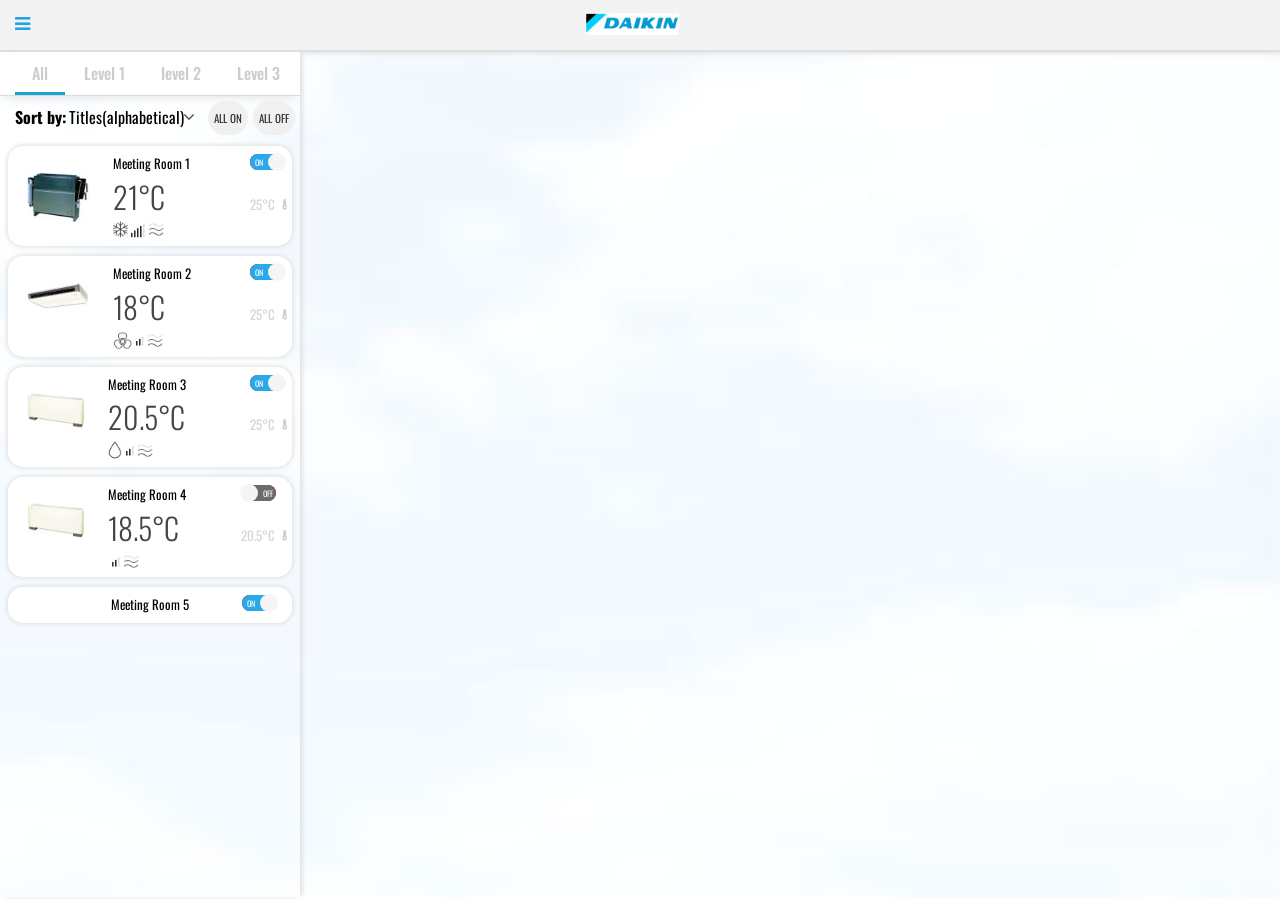
==== index.html @ e1eb1213 "a" ====
<!doctype html>
<!--[if lt IE 7]><html class="no-js lt-ie9 lt-ie8 lt-ie7" lang="ja"><![endif]-->
<!--[if IE 7]><html class="no-js lt-ie9 lt-ie8" lang="ja"><![endif]-->
<!--[if IE 8]><html class="no-js lt-ie9" lang="ja"><![endif]-->
<!--[if gt IE 8]><!--><html class="no-js" lang="ja"><!--<![endif]-->
<head>
  <meta charset="utf-8">
  <meta http-equiv="X-UA-Compatible" content="IE=edge">
  <meta name="viewport" content="width=device-width, initial-scale=1">
  <title>Example</title>
  <link  href="vendor/bootstrap/bootstrap.min.css" rel="stylesheet" media="screen">
  <link  href="vendor/semantic/semantic.min.css" rel="stylesheet" media="screen">
  <link  href="vendor/sliding/grid.css" rel="stylesheet" media="screen">
  <link  href="vendor/sliding/layout.css" rel="stylesheet" media="screen">
  <link  href="vendor/sliding/normalize.min.css" rel="stylesheet" media="screen">
  <link  href="vendor/sliding/ui-toggle.css" rel="stylesheet" media="screen">
  <link  href="vendor/fontawesome/font-awesome.min.css" rel="stylesheet" type="text/css">
  <link  href="css/style.css" rel="stylesheet" media="screen">
  <link  href="css/layout-hompage.css" rel="stylesheet" media="screen">
  <link href="https://fonts.googleapis.com/css?family=Oswald" rel="stylesheet">
  <script src="vendor/initializr/modernizr-2.8.3-respond-1.4.2.min.js"></script>
</head>
<body>

<header class="page-header">
  <div class="container">

  </div><!-- ..container -->

  <div class="nav-bar flag">
    <div class="inner">
      <div class="left-control">
        <i class="fa fa-bars" aria-hidden="true"></i>
        <img class="fa-close" src="images/ico-close.png" alt="">
      </div><!-- .left-control -->
      <div class="right-meta">
        <select class="ui dropdown">
          <option value="">English</option>
          <option value="1">Japan</option>
          <option value="0">American</option>
        </select>
      </div><!--.right-meta  -->
      <ul class="nav">
        <li><a href="#">Home</a></li>
        <li><a href="#">Schedule</a></li>
        <li><a href="#">Setting</a></li>
        <li><a href="#">Users</a></li>
      </ul><!-- .nav -->
      <ul class="meta-nav">
        <li><a href="#">Help</a></li>
        <li><a href="#">Support</a></li>
        <li><a class="hl" href="#">Logout</a></li>
      </ul><!-- .meta-nav -->
    </div><!-- .inner -->
  </div><!-- .nav-bar -->
  <div class="bg-nav"></div>
  <div class="logo">
    <a href="#"><img src="images/logo.png" alt=""></a>
  </div><!-- .logo -->
</header>
<!-- /.page-header -->

<main class="page-main">
  <div class="bg-page-main">
    <img src="images/bg-page-main.jpg" alt="">
  </div><!-- .bg-page-main -->
  <div class="container">
    <div class="sidebar">
        <ul class="nav nav-tabs">
          <li class="active"><a data-toggle="tab" href="#tab1">All</a></li>
          <li><a data-toggle="tab" href="#menu1">Level 1</a></li>
          <li><a data-toggle="tab" href="#menu2">level 2</a></li>
          <li><a data-toggle="tab" href="#menu2">Level 3</a></li>
        </ul>
        <div class="tab-content">
          <div id="tab1" class="tab-pane fade in active">
            <div class="top-meta clearfix">
              <div class="meta-left">
                <span>Sort by:</span>
                <select class="ui dropdown">
                    <option value="">Titles(alphabetical)</option>
                    <option value="1">Titles(alphabetical)</option>
                    <option value="0">Female</option>
                </select>
              </div>
              <div class="meta-right">
                <span class="button-on">All On</span>
                <span class="button-off">All off</span>
              </div><!-- .meta-right -->
            </div><!-- .top-meta -->
            <div class="sd-section">
              <ul>
                <li class="clearfix">
                  <div class="thumbnail">
                    <img src="images/ico-sidebar-1.jpg" alt="">
                  </div><!-- .thumbnail -->
                  <div class="temperature">
                    <span>Meeting Room 1</span>
                    <span class="hl">21°C</span>
                    <div class="icon">
                      <img src="images/icon1.jpg" alt="">
                      <img src="images/icon2.jpg" alt="">
                      <img src="images/icon3.jpg" alt="">
                    </div><!-- .icon -->
                  </div><!-- .temperature -->
                  <div class="right-meta">
                    <div class="toggle-switch">
                      <span class="on">on</span><i class="slider"></i><span class="off">off</span>
                    </div><!-- .toggle-switch -->
                    <div class="text">
                      <span>25°C</span><img src="images/icon-thermometer.jpg" alt="">
                    </div><!-- text -->
                  </div><!-- .right-meta -->
                </li>
                <li class="clearfix">
                  <div class="thumbnail">
                    <img src="images/ico-sidebar-2.jpg" alt="">
                  </div><!-- .thumbnail -->
                  <div class="temperature">
                    <span>Meeting Room 2</span>
                    <span class="hl">18°C</span>
                    <div class="icon">
                      <img src="images/icon4.jpg" alt="">
                      <img src="images/icon2.1.jpg" alt="">
                      <img src="images/icon3.jpg" alt="">
                    </div><!-- .icon -->
                  </div><!-- .temperature -->
                  <div class="right-meta">
                    <div class="toggle-switch">
                      <span class="on">on</span><i class="slider"></i><span class="off">off</span>
                    </div><!-- .toggle-switch -->
                    <div class="text">
                      <span>25°C</span><img src="images/icon-thermometer.jpg" alt="">
                    </div><!-- text -->
                  </div><!-- .right-meta -->
                </li>
                <li class="clearfix">
                  <div class="thumbnail">
                    <img src="images/ico-sidebar-3.jpg" alt="">
                  </div><!-- .thumbnail -->
                  <div class="temperature">
                    <span>Meeting Room 3</span>
                    <span class="hl">20.5°C</span>
                    <div class="icon">
                      <img src="images/icon5.jpg" alt="">
                      <img src="images/icon2.1.jpg" alt="">
                      <img src="images/icon3.jpg" alt="">
                    </div><!-- .icon -->
                  </div><!-- .temperature -->
                  <div class="right-meta">
                    <div class="toggle-switch">
                      <span class="on">on</span><i class="slider"></i><span class="off">off</span>
                    </div><!-- .toggle-switch -->
                    <div class="text">
                      <span>25°C</span><img src="images/icon-thermometer.jpg" alt="">
                    </div><!-- text -->
                  </div><!-- .right-meta -->
                </li>
                <li class="clearfix">
                  <div class="thumbnail">
                    <img src="images/ico-sidebar-3.jpg" alt="">
                  </div><!-- .thumbnail -->
                  <div class="temperature">
                    <span>Meeting Room 4</span>
                    <span class="hl">18.5°C</span>
                    <div class="icon">
                      <img src="images/icon6.jpg" alt="">
                      <img src="images/icon2.1.jpg" alt="">
                      <img src="images/icon3.jpg" alt="">
                    </div><!-- .icon -->
                  </div><!-- .temperature -->
                  <div class="right-meta">
                    <div class="toggle-switch bt-active">
                      <span class="on hide">on</span><i class="slider f-left"></i><span class="off">off</span>
                    </div><!-- .toggle-switch -->
                    <div class="text">
                      <span>20.5°C</span><img src="images/icon-thermometer.jpg" alt="">
                    </div><!-- text -->
                  </div><!-- .right-meta -->
                </li>
                <li class="clearfix flag-text">
                  <div class="temperature">
                    <span>Meeting Room 5</span>
                  </div><!-- .temperature -->
                  <div class="right-meta">
                    <div class="toggle-switch">
                      <span class="on">on</span><i class="slider"></i><span class="off">off</span>
                    </div><!-- .toggle-switch -->
                  </div><!-- .right-meta -->
                </li>
              </ul>
            </div><!-- .sd-section -->
          </div>
          <div id="menu1" class="tab-pane fade">
            <h3>Menu 1</h3>
            <p>Some content in menu 1.</p>
          </div>
          <div id="menu2" class="tab-pane fade">
            <h3>Menu 2</h3>
            <p>Some content in menu 2.</p>
          </div>
        </div>
    </div><!-- .sidebar -->
    <div class="main-content">

    </div><!-- .main-content -->

  </div><!-- .container -->
</main>
<!-- /.page-main -->
<script src="vendor/jquery/jquery-1.11.3.min.js"></script>
<script src="vendor/bootstrap/bootstrap.min.js"></script>
<script src="vendor/semantic/semantic.min.js"></script>
<script src="vendor/sliding/jquery.toggler.js"></script>
<script src="scripts/main.js"></script>

</body>
</html>
---- vendor/sliding/grid.css ----
/* CSS Resets */

html,body,div,span,object,iframe,h1,h2,h3,h4,h5,h6,p,blockquote,pre,a,abbr,address,cite,code,del,dfn,em,img,ins,q,small,strong,sub,sup,dl,dt,dd,ol,ul,li,fieldset,form,label,legend,table,caption,tbody,tfoot,thead,tr,th,td{border:0;margin:0;padding:0}article,aside,figure,figure img,figcaption,hgroup,footer,header,nav,section,video,object{display:block}a img{border:0}figure{position:relative}figure img{width:100%}


/* ==================================================================================================================== */
/* ! The 1140px Grid V2 by Andy Taylor \ http://cssgrid.net \ http://www.twitter.com/andytlr \ http://www.andytlr.com   */
/* ==================================================================================================================== */

.container {
padding-left: 20px;
padding-right: 20px;
}

.row {
width: 100%;
max-width: 1140px;
min-width: 755px;
margin: 0 auto;
}

.onecol, .twocol, .threecol, .fourcol, .fivecol, .sixcol, .sevencol, .eightcol, .ninecol, .tencol, .elevencol {
margin-right: 3.8%;
float: left;
min-height: 1px;
}

.row .onecol {
width: 4.85%;
}

.row .twocol {
width: 13.45%;
}

.row .threecol {
width: 22.05%;
}

.row .fourcol {
width: 30.75%;
}

.row .fivecol {
width: 39.45%;
}

.row .sixcol {
width: 48%;
}

.row .sevencol {
width: 56.75%;
}

.row .eightcol {
width: 65.4%;
}

.row .ninecol {
width: 74.05%;
}

.row .tencol {
width: 82.7%;
}

.row .elevencol {
width: 91.35%;
}

.row .twelvecol {
width: 100%;
float: left;
}

.last {
margin-right: 0px;
}

img, object, embed {
max-width: 100%;
}

img {
	height: auto;
}


/* Smaller screens */

@media only screen and (max-width: 1023px) {

	body {
	font-size: 0.8em;
	line-height: 1.5em;
	}
	
	}


/* Mobile */

@media handheld, only screen and (max-width: 767px) {

	body {
	font-size: 16px;
	-webkit-text-size-adjust: none;
	}
	
	.row, body, .container {
	width: 100%;
	min-width: 0;
	margin-left: 0px;
	margin-right: 0px;
	padding-left: 0px;
	padding-right: 0px;
	}
	
	.row .onecol, .row .twocol, .row .threecol, .row .fourcol, .row .fivecol, .row .sixcol, .row .sevencol, .row .eightcol, .row .ninecol, .row .tencol, .row .elevencol, .row .twelvecol {
	width: auto;
	float: none;
	margin-left: 0px;
	margin-right: 0px;
	padding-left: 20px;
	padding-right: 20px;
	}

}

/* ==========================================================================
   Helper classes
   ========================================================================== */

.ir {
    background-color: transparent;
    border: 0;
    overflow: hidden;
    *text-indent: -9999px;
}

.ir:before {
    content: "";
    display: block;
    width: 0;
    height: 150%;
}

.hidden {
    display: none !important;
    visibility: hidden;
}

.visuallyhidden {
    border: 0;
    clip: rect(0 0 0 0);
    height: 1px;
    margin: -1px;
    overflow: hidden;
    padding: 0;
    position: absolute;
    width: 1px;
}

.visuallyhidden.focusable:active,
.visuallyhidden.focusable:focus {
    clip: auto;
    height: auto;
    margin: 0;
    overflow: visible;
    position: static;
    width: auto;
}

.invisible {
    visibility: hidden;
}

.clearfix:before,
.clearfix:after {
    content: " ";
    display: table;
}

.clear, .clearfix:after {
    clear: both;
}

.clearfix {
    *zoom: 1;
}

.center {
    text-align: center;
}
---- vendor/sliding/layout.css ----
/* ============================== */
/* ! Layout for desktop version   */
/* ============================== */

@import url(http://fonts.googleapis.com/css?family=PT+Sans:400,700|PT+Sans+Narrow:400,700|PT+Sans+Caption:400,700&subset=latin,cyrillic);

body {
    background: #f9f9f9;
    font: 13px/22px "PT Sans";
    color: #555;
}

header {
    background: #f3f3f3;
    box-shadow: inset 0 -1px 0 #e3e3e3;
}

header .row {
    padding: 15px 0;
}

footer .row {
    border-top: 1px dotted #ccc;
    padding: 10px 0;
}

.page {
    padding: 20px 0;
}

.page .content {
    padding: 10px;
}
---- vendor/sliding/ui-toggle.css ----
.ui-stoggle--hidden {
    opacity: 0;
    font-size: 0;
    height: 0;
    width: 0;
    position: absolute;
    left: -9999px;
}

.ui-stoggle {
    display: inline-block;
    width: 64px;
    height: 24px;
    background: #ccc;
    position: relative;
    box-shadow: 0 1px 0 #fff;

    -webkit-touch-callout: none;
    -webkit-user-select: none;
    -khtml-user-select: none;
    -moz-user-select: none;
    -ms-user-select: none;
    user-select: none;
}

.ui-stoggle--label-on,
.ui-stoggle--label-off {
    overflow: hidden;
    width: 100%;
    -webkit-transition: width 200ms;-moz-transition: width 200ms;-ms-transition: width 200ms;-o-transition: width 200ms;transition: width 200ms;
}

.ui-stoggle--label-on {
    position: absolute;
    left: 0px;
    top: 0px;
    width: 100%;
    height: 100%;
}

.ui-stoggle--label-off {
    position: absolute;
    right: 0px;
    top: 0px;
    width: 100%;
    height: 100%;
    text-align: right;
}

.ui-stoggle--slider,
.ui-stoggle--label-on,
.ui-stoggle--label-off,
.ui-stoggle--inner,
.ui-stoggle {
    border-radius: 12px;
}

.ui-stoggle--inner {
    display: block;
    height: 100%;
    border-radius: 12px;
    overflow: hidden;
    position: relative;
}

.ui-stoggle--slider {
    position: absolute;
    left: 0px;
    top: 0px;
    width: 100%;
    height: 100%;
}

.ui-stoggle--slider i {
    background: #f3f3f3; /* Old browsers */
    width: 26px;
    height: 26px;
    position: absolute;
    left: -2px;
    top: -1px;
    box-shadow: 0 0 2px rgba(0,0,0,0.5), inset 0 1px 0 rgba(255,255,255,0.9);
    border-radius: 13px;
    -webkit-transition: all 200ms;-moz-transition: all 200ms;-ms-transition: all 200ms;-o-transition: all 200ms;transition: all 200ms;
}

.ui-stoggle--label-text {
    display: block;
    line-height: 24px;
    padding: 0 9px 0 10px;
    font-size: 13px;
    color: rgba(0,0,0,0.6);
    text-shadow: 0 1px 0 rgba(255,255,255,0.4);
    font-family: Tahoma, sans-serif;
    font-style: normal;
    box-sizing: border-box;
    -moz-box-sizing: border-box;
    width: 64px;
    border-radius: 12px;
    background: #d1d1d1;
    box-shadow: inset 0 1px 3px rgba(0,0,0,0.2);
}

.ui-stoggle--label-on .ui-stoggle--label-text {
    float: right;
    background: #adc34c;
}

.ui-stoggle.off .ui-stoggle--label-on {
    width: 0;
}

.ui-stoggle.on .ui-stoggle--label-on {
    display: block;
}

.ui-stoggle.on .ui-stoggle--label-off {
    width: 0;
}

.ui-stoggle.on .ui-stoggle--slider i {
    left: 40px;
}
---- css/style.css ----
/* layout general
 -----------------------------------------------------*/
/* general setting
 -----------------------------------------------------*/
* {
  outline: transparent;
}

body {
  text-rendering: auto;
  -webkit-font-smoothing: antialiased;
  -moz-osx-font-smoothing: grayscale;
  font-family: 'Oswald', sans-serif;
  font-size: 13px;
  color: #333;
  line-height: 1.5;
  background: #FFF;
}

a {
  color: #0bb4b7;
  -webkit-transition-duration: 0.2s;
       -o-transition-duration: 0.2s;
          transition-duration: 0.2s;
}
a:hover {
  text-decoration: none;
  color: #0bb4b7;
}
a:focus {
  outline: none;
  text-decoration: none;
}

ul {
  margin: 0;
  padding: 0;
}
ul li {
  list-style: none;
}

h1, h2, h3, h4, h5, h6 {
  line-height: 1.4;
}

p {
  margin-bottom: 22px;
}
p:last-child {
  margin-bottom: 0px;
}

input[type="submit"] {
  border: none;
  -webkit-transition-duration: 0.2s;
       -o-transition-duration: 0.2s;
          transition-duration: 0.2s;
}

.page-header {
  margin: 0;
  padding: 0;
  border: none;
}

/* header
 -----------------------------------------------------*/
.hide {
  display: none;
}

.show {
  display: block;
}

.page-header {
  border-bottom: 2px solid #dddedf;
  -webkit-box-shadow: 0px 0px 5px 1px #dfdfdf;
          box-shadow: 0px 0px 5px 1px #dfdfdf;
  height: 52px;
}
.page-header .bg-nav {
  background: #000;
  width: 100%;
  height: 100vh;
  opacity: 0.4;
  display: block;
  z-index: 9999;
  position: absolute;
  top: 0px;
  left: 205px;
  display: none;
}
.page-header .nav-bar {
  position: absolute;
  top: 0px;
  left: 0px;
  z-index: 999;
  position: relative;
  background: url(../images/bg-nav.jpg) no-repeat bottom right #FFF;
  height: 100vh;
  min-height: 500px;
  padding: 5px 0px 5px 15px;
  width: 205px;
}
.page-header .nav-bar.flag {
  background: none;
  height: auto;
  min-height: auto;
}
.page-header .nav-bar .left-control {
  float: left;
  padding-top: 10px;
}
.page-header .nav-bar .left-control .fa-bars {
  font-size: 18px;
  color: #24a3e4;
  cursor: pointer;
}
.page-header .nav-bar .left-control .fa-close {
  display: none;
}
.page-header .nav-bar .right-meta {
  margin-right: 7px;
  display: none;
  float: right;
}
.page-header .nav-bar .right-meta .ui.selection.dropdown {
  min-width: 100px;
  border: none;
  -webkit-box-shadow: inset 0px 1px 5px #e5e5e5;
          box-shadow: inset 0px 1px 5px #e5e5e5;
}
.page-header .nav-bar .right-meta .ui.selection.dropdown > .dropdown.icon {
  background: url(../images/ico-dropdown.png) no-repeat center center #f1f1f1;
  width: 34px;
  height: 34px;
}
.page-header .nav-bar .right-meta .ui.selection.dropdown > .dropdown.icon:before {
  content: "";
}
.page-header .nav-bar .nav {
  display: none;
  clear: both;
}
.page-header .nav-bar .nav li {
  border-bottom: 1px solid #f1f1f1;
}
.page-header .nav-bar .nav li a {
  color: #000;
  font-size: 20px;
  font-weight: 400;
  padding-left: 0px;
}
.page-header .nav-bar .nav li a:hover {
  background: none;
  color: #38f6fc;
}
.page-header .nav-bar .meta-nav {
  display: none;
  position: absolute;
  bottom: 5px;
  left: 15px;
}
.page-header .nav-bar .meta-nav li a {
  color: #8e8e8e;
  font-size: 18px;
  display: block;
  margin-bottom: 10px;
  font-weight: 400;
}
.page-header .nav-bar .meta-nav li a:hover {
  color: #38f6fc;
}
.page-header .nav-bar .meta-nav li .hl {
  font-size: 20px;
  font-weight: 500;
  color: #404040;
  padding-top: 15px;
}
.page-header .logo {
  position: absolute;
  left: 50%;
  margin-left: -55px;
  top: 13px;
}

/* footer
 -----------------------------------------------------*/
/* module css 01
 -----------------------------------------------------*/
/* module css 02
 -----------------------------------------------------*/
---- css/layout-hompage.css ----
/* sass css 01
 -----------------------------------------------------*/
.page-main {
  position: relative;
}
.page-main .bg-page-main {
  width: 100%;
  display: block;
  z-index: -1;
  height: -webkit-calc(100vh - 55px);
  height: calc(100vh - 55px);
  position: absolute;
}
.page-main .bg-page-main img {
  width: 100%;
  height: -webkit-calc(100vh - 55px);
  height: calc(100vh - 55px);
}
.page-main .container {
  padding: 0px 0px;
  margin: 0px 0px;
}
.page-main .container .sidebar {
  min-height: -webkit-calc(100vh - 55px);
  min-height: calc(100vh - 55px);
  -webkit-box-shadow: 3px 0 5px -1px #dddddd;
          box-shadow: 3px 0 5px -1px #dddddd;
  display: block;
  width: 300px;
  z-index: 1;
}
.page-main .container .sidebar .nav-tabs {
  border-bottom: 1px solid #d9dbdc;
  display: block;
  background: #FFF;
  margin-bottom: 5px;
  padding-left: 15px;
  -webkit-box-shadow: 0px 5px 10px -5px #d9dbdc;
          box-shadow: 0px 5px 10px -5px #d9dbdc;
}
.page-main .container .sidebar .nav-tabs > li {
  margin: 0px -1px 0px -1px;
  position: relative;
}
.page-main .container .sidebar .nav-tabs > li a {
  background: #FFF;
}
.page-main .container .sidebar .nav-tabs > li.active a:before {
  content: "";
  height: 3px;
  width: 50px;
  background: #1aa1d0;
  display: block;
  position: absolute;
  bottom: 0px;
  left: 50%;
  margin-left: -25px;
  font-size: 16px;
}
.page-main .container .sidebar .nav-tabs > li > a {
  border-radius: 0px;
  border: none;
  padding: 10px 18px;
  color: #cccccc;
  font-size: 16px;
  font-weight: 500;
}
.page-main .container .sidebar .nav-tabs > li > a:hover {
  color: #000;
}
.page-main .container .sidebar .top-meta {
  margin-bottom: 10px;
  display: block;
}
.page-main .container .sidebar .top-meta .meta-left {
  display: inline-block;
  float: left;
}
.page-main .container .sidebar .top-meta .meta-left span {
  margin-left: 15px;
  color: #000;
  font-weight: bold;
  font-size: 16px;
}
.page-main .container .sidebar .top-meta .meta-left .dropdown {
  border: none;
  background: none;
  border-right: none;
}
.page-main .container .sidebar .top-meta .meta-left .ui.dropdown > .text {
  font-size: 14px;
  color: #000;
}
.page-main .container .sidebar .top-meta .meta-left .ui.selection.dropdown {
  padding-right: 0px;
  padding-left: 0px;
  min-width: 128px;
}
.page-main .container .sidebar .top-meta .meta-left .ui.dropdown:not(.button) > .default.text {
  font-size: 16px;
  color: #000;
}
.page-main .container .sidebar .top-meta .meta-left .ui.selection.dropdown > .dropdown.icon {
  padding-left: 0px;
  padding-right: 0px;
}
.page-main .container .sidebar .top-meta .meta-left .ui.selection.dropdown > .dropdown.icon:before {
  font-family: FontAwesome;
  font-size: 18px;
  content: "\f107";
  height: 7px;
  width: 7px;
}
.page-main .container .sidebar .top-meta .meta-right {
  display: inline-block;
  float: right;
  margin-right: 5px;
}
.page-main .container .sidebar .top-meta .meta-right span {
  cursor: pointer;
  margin-right: 2px;
  text-transform: uppercase;
  background: #f0f0f0;
  display: inline-block;
  padding: 9px 6px;
  font-size: 11px;
  border-radius: 19px;
}
.page-main .container .sidebar .top-meta .meta-right span:last-child {
  margin-right: 0px;
}
.page-main .container .sidebar .sd-section {
  padding: 0px 8px;
  width: 100%;
  clear: both;
  display: block;
}
.page-main .container .sidebar .sd-section li {
  cursor: pointer;
  border-radius: 15px;
  background: #FFF;
  -webkit-box-shadow: 0px 0px 4px 1px #dfdfdf;
          box-shadow: 0px 0px 4px 1px #dfdfdf;
  padding: 8px 0px;
  display: block;
  margin-bottom: 10px;
}
.page-main .container .sidebar .sd-section li:last-child {
  margin-bottom: 0px;
}
.page-main .container .sidebar .sd-section li .thumbnail {
  margin: 14px 0px 0px 15px;
  border: none;
  float: left;
}
.page-main .container .sidebar .sd-section li .temperature {
  margin-left: 20px;
  width: 80px;
  float: left;
}
.page-main .container .sidebar .sd-section li .temperature span {
  display: block;
  color: #000;
  font-size: 13px;
  font-weight: 400;
}
.page-main .container .sidebar .sd-section li .temperature .hl {
  color: #444444;
  font-size: 30px;
  font-weight: 300;
}
.page-main .container .sidebar .sd-section li .right-meta {
  float: right;
  margin-right: 5px;
}
.page-main .container .sidebar .sd-section li .right-meta .toggle-switch {
  cursor: pointer;
  position: relative;
  width: 35px;
  height: 16px;
  display: inline-block;
  background: red;
  border-radius: 13px;
  color: #FFF;
}
.page-main .container .sidebar .sd-section li .right-meta .toggle-switch i {
  position: absolute;
  right: -1px;
  top: -1px;
  width: 18px;
  height: 18px;
  display: inline-block;
  background: #f5f5f5;
  border-radius: 50%;
  z-index: 99;
  cursor: pointer;
}
.page-main .container .sidebar .sd-section li .right-meta .toggle-switch i.f-left {
  left: -1px;
}
.page-main .container .sidebar .sd-section li .right-meta .toggle-switch .on {
  z-index: 20;
  border-radius: 13px;
  position: absolute;
  background: #2aa8e8;
  width: 35px;
  height: 16px;
  top: 0px;
  left: 0px;
  line-height: 16px;
  text-align: left;
  text-transform: uppercase;
  font-size: 8px;
  padding-left: 5px;
}
.page-main .container .sidebar .sd-section li .right-meta .toggle-switch .off {
  z-index: 11;
  border-radius: 13px;
  position: absolute;
  background: #6b6b6b;
  width: 35px;
  height: 16px;
  top: 0px;
  left: 0px;
  line-height: 16px;
  text-align: right;
  text-transform: uppercase;
  font-size: 8px;
  padding-right: 3px;
}
.page-main .container .sidebar .sd-section li .right-meta .text {
  padding-top: 20px;
}
.page-main .container .sidebar .sd-section li .right-meta .text span {
  color: #d4d4d4;
  margin-right: 7px;
  float: left;
}
.page-main .container .sidebar .sd-section li .right-meta .text img {
  float: left;
  margin-top: 4px;
}
.page-main .container .sidebar .sd-section li .right-meta .ui-stoggle--label-on .ui-stoggle--label-text {
  font-size: 10px;
}
.page-main .container .sidebar .sd-section li .right-meta .ui-stoggle--label-off .ui-stoggle--label-text {
  font-size: 10px;
}
.page-main .container .sidebar .sd-section .flag-text {
  position: relative;
}
.page-main .container .sidebar .sd-section .flag-text .temperature {
  width: 100%;
  text-align: center;
  margin-left: 0px;
}
.page-main .container .sidebar .sd-section .flag-text .temperature span {
  padding: 20px auto;
}
.page-main .container .sidebar .sd-section .flag-text .right-meta {
  position: absolute;
  right: 10px;
  top: 8px;
}

.page-login {
  position: relative;
}
.page-login .bg-login {
  z-index: -5;
  height: 100vh;
  position: absolute;
  top: 0px;
  width: 100%;
}
.page-login .bg-login img {
  width: 100%;
  height: 100vh;
}
.page-login .container {
  text-align: center;
  height: 100vh;
  position: relative;
}
.page-login .container .inner {
  text-align: center;
  position: absolute;
  top: 50%;
  left: 50%;
  margin-top: -150px;
  margin-left: -170px;
}
.page-login .container .inner a:hover {
  color: red;
}
.page-login .container .inner .logo {
  text-align: center;
  display: inline-block;
  margin-bottom: 43px;
}
.page-login .container .inner .frm-form {
  margin-bottom: 50px;
  text-align: center;
}
.page-login .container .inner .frm-form input[type="text"] {
  display: inline-block;
  width: 300px;
  background: #fafafa;
  margin-bottom: 15px;
  height: 34px;
  -webkit-box-shadow: inset 0px 3px 5px #e5e5e5;
          box-shadow: inset 0px 3px 5px #e5e5e5;
  border: none;
  border-radius: 4px;
  clear: both;
  padding: 0px 15px;
}
.page-login .container .inner .frm-form input[type="submit"] {
  width: 300px;
  height: 38px;
  background: #1695d7;
  border-radius: 7px;
  -webkit-box-shadow: 0px 0px 6px 1px #dfdfdf;
          box-shadow: 0px 0px 6px 1px #dfdfdf;
  color: #FFF;
}
.page-login .container .inner .frm-form input[type="submit"]:hover {
  background: #146fd3;
}

.md-modal {
  position: absolute;
  bottom: 0px;
  width: 100%;
  height: 265px;
  display: block;
  background: #FFF;
  z-index: 9999;
  -webkit-animation: modal 1s;
       -o-animation: modal 1s;
          animation: modal 1s;
  -webkit-animation-fill-mode: forwards;
       -o-animation-fill-mode: forwards;
          animation-fill-mode: forwards;
}
.md-modal .container {
  margin: 0px;
  padding: 50px 0px;
  width: 100%;
  height: 265px;
  position: relative;
  text-align: center;
}
.md-modal .container .fa-times {
  position: absolute;
  right: 20px;
  top: 20px;
  font-size: 20px;
}
.md-modal .container .content h3 {
  margin-bottom: 40px;
  font-size: 20px;
}
.md-modal .container .content a {
  color: #FFF;
  border-radius: 20px;
  background: #ff3366;
  padding: 10px 30px;
  text-transform: uppercase;
}
.md-modal .container .content a:hover {
  background: #bb034d;
}

.bg-modal {
  z-index: 8888;
  width: 100%;
  height: 100vh;
  display: block;
  background: #000;
  opacity: 0.3;
  position: absolute;
  -webkit-animation: bg-modal 1s;
       -o-animation: bg-modal 1s;
          animation: bg-modal 1s;
  -webkit-animation-fill-mode: forwards;
       -o-animation-fill-mode: forwards;
          animation-fill-mode: forwards;
}

@-webkit-keyframes modal {
  0% {
    bottom: -300px;
  }
  25% {
    bottom: -300px;
  }
  85% {
    bottom: -300px;
  }
  100% {
    bottom: 0px;
  }
}

@-o-keyframes modal {
  0% {
    bottom: -300px;
  }
  25% {
    bottom: -300px;
  }
  85% {
    bottom: -300px;
  }
  100% {
    bottom: 0px;
  }
}

@keyframes modal {
  0% {
    bottom: -300px;
  }
  25% {
    bottom: -300px;
  }
  85% {
    bottom: -300px;
  }
  100% {
    bottom: 0px;
  }
}
@-webkit-keyframes bg-modal {
  0% {
    opacity: 0;
  }
  25% {
    opacity: 0;
  }
  85% {
    opacity: 0;
  }
  100% {
    opacity: 0.6;
  }
}
@-o-keyframes bg-modal {
  0% {
    opacity: 0;
  }
  25% {
    opacity: 0;
  }
  85% {
    opacity: 0;
  }
  100% {
    opacity: 0.6;
  }
}
@keyframes bg-modal {
  0% {
    opacity: 0;
  }
  25% {
    opacity: 0;
  }
  85% {
    opacity: 0;
  }
  100% {
    opacity: 0.6;
  }
}
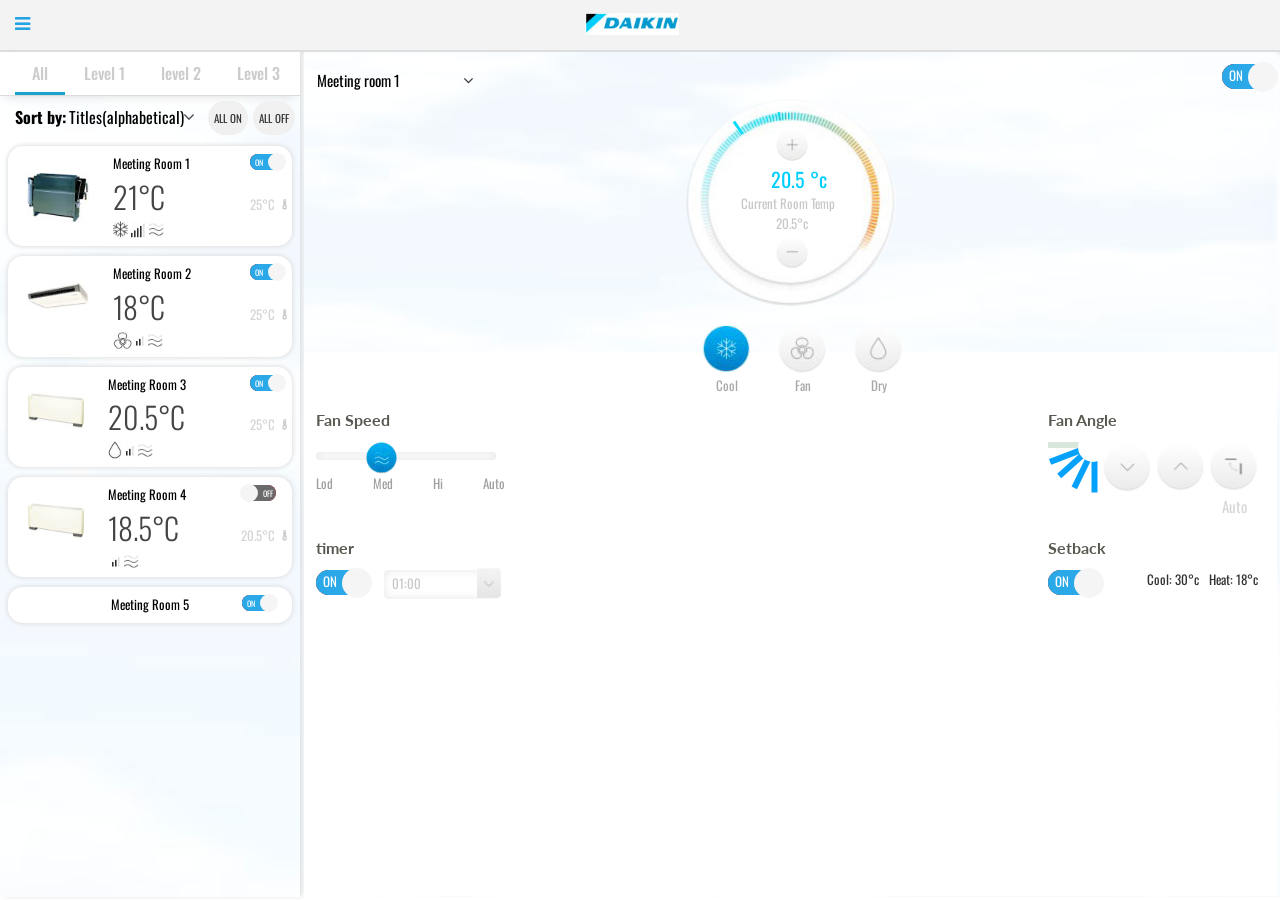
==== commit 79fb39c8: "a" ====
--- a/index.html
+++ b/index.html
@@ -10,6 +10,7 @@
   <title>Example</title>
   <link  href="vendor/bootstrap/bootstrap.min.css" rel="stylesheet" media="screen">
   <link  href="vendor/semantic/semantic.min.css" rel="stylesheet" media="screen">
+  <link  href="vendor/jquery-ui/jquery-ui.css" rel="stylesheet" media="screen">
   <link  href="vendor/sliding/grid.css" rel="stylesheet" media="screen">
   <link  href="vendor/sliding/layout.css" rel="stylesheet" media="screen">
   <link  href="vendor/sliding/normalize.min.css" rel="stylesheet" media="screen">
@@ -75,13 +76,13 @@
         <div class="tab-content">
           <div id="tab1" class="tab-pane fade in active">
             <div class="top-meta clearfix">
-              <div class="meta-left">
-                <span>Sort by:</span>
-                <select class="ui dropdown">
-                    <option value="">Titles(alphabetical)</option>
-                    <option value="1">Titles(alphabetical)</option>
-                    <option value="0">Female</option>
-                </select>
+            <div class="meta-left">
+                  <span>Sort by:</span>
+                  <select class="ui dropdown">
+                      <option value="">Titles(alphabetical)</option>
+                      <option value="1">Titles(alphabetical)</option>
+                      <option value="0">Female</option>
+                 </select>
               </div>
               <div class="meta-right">
                 <span class="button-on">All On</span>
@@ -202,15 +203,125 @@
         </div>
     </div><!-- .sidebar -->
     <div class="main-content">
-
-    </div><!-- .main-content -->
-
+      <div class="top-control clearfix">
+        <div class="bg-control">
+          <img src="images/bg-page-main.jpg" alt="">
+        </div><!-- .bg-control -->
+        <div class="inner">
+          <select class="ui dropdown">
+            <option value="">Meeting room 1</option>
+            <option value="1">Meeting room 2</option>
+            <option value="0">Meeting room 3</option>
+          </select>
+          <div class="toggle-switch">
+            <span class="on">on</span><i class="slider"></i><span class="off">off</span>
+          </div><!-- .toggle-switch -->
+          <div class="main-circle">
+            <div class="inner-content">
+              <span class="icon-press plus-icon"></span>
+              <div class="text-number tex1"><span id="number">20.5 </span><span>°c</span></div>
+              <span class="title-text">Current Room Temp</span>
+              <div class="text-number text2"><span id="number-room">20.5</span><span>°c</span></div>
+              <span class="icon-press minus-icon"></span>
+              <div class="bg-main-circle">
+                  <img src="images/bg-circle.jpg" alt="">
+              </div><!-- .circle -->
+              <canvas id="canvasc" width="210" height="207" style="none">
+              </canvas>
+            </div><!-- .inner-content -->
+          </div><!-- .main-cilcle -->
+        </div>
+      </div><!-- .top-control -->
+      <div class="bt-control clearfix">
+        <div class="md-icon">
+          <ul>
+            <li>
+              <img src="images/icon-1.jpg" alt="">
+              <span>Cool</span>
+            </li>
+            <li>
+              <img src="images/icon-2.jpg" alt="">
+              <span>Fan</span>
+            </li>
+            <li>
+              <img src="images/icon-3.jpg" alt="">
+              <span>Dry</span>
+            </li>
+          </ul>
+        </div><!-- .md-icon -->
+        <div class="row-ct clearfix">
+          <div class="wrapper-drag">
+            <div class="inner">
+              <h4>Fan Speed</h4>
+              <div class="drag-drop">
+                <div class="scroll-drag">
+                </div><!-- .scroll-drag -->
+                <img src="images/ico-drag.png" id="draggable" class="ui-widget-content" alt=""/>
+              </div><!-- .drag-drop -->
+              <div class="text-meta">
+                <span id="Lod">Lod</span>
+                <span id="Med">Med</span>
+                <span id="Hi">Hi</span>
+                <span id="Auto">Auto</span>
+              </div><!-- .text-meta -->
+            </div>
+          </div><!-- .wrapper-drag -->
+          <div class="fan-angle">
+            <div class="inner">
+              <h4>Fan Angle</h4>
+              <div class="fan">
+                <div class="circle-inner"></div>
+                <div class="propeller propeller1 active"></div>
+                <div class="propeller propeller2"></div>
+                <div class="propeller propeller3"></div>
+                <div class="propeller propeller4"></div>
+                <div class="propeller propeller5"></div>
+              </div><!-- .fan -->
+              <div class="button-angle">
+                <div class="bt-angle buttom-dow class0"><img src="images/bt-down.png" alt=""></div>
+                <div class="bt-angle buttom-up"><img src="images/bt-up.png" alt=""></div>
+                <div class="bt-angle buttom-auto">
+                  <img src="images/bt-auto.png" alt="">
+                  <span>Auto</span>
+                </div>
+              </div><!--.button-angle  -->
+            </div><!-- .inner-->
+          </div><!-- .fan-angle -->
+        </div><!-- .row -->
+        <div class="row-ct mg-bottom">
+          <div class="timer clearfix">
+            <h4>timer</h4>
+            <div class="inner-content clearfix">
+              <div class="toggle-switch">
+                <span class="on">on</span><i class="slider"></i><span class="off">off</span>
+              </div><!-- .toggle-switch -->
+              <select class="ui dropdown">
+                  <option value="">01:00</option>
+                  <option value="1">02:00</option>
+                  <option value="0">03:00</option>
+              </select>
+            </div><!-- .inner-content -->
+          </div><!-- .timer -->
+          <div class="set-back">
+            <h4>Setback</h4>
+            <div class="inner-content">
+              <div class="toggle-switch">
+                <span class="on">on</span><i class="slider"></i><span class="off">off</span>
+              </div><!-- .toggle-switch -->
+              <div class="text">
+                <p>Cool: <span>30°c</span></p>
+                <p>Heat: <span>18°c</span></p>
+              </div><!-- .text -->
+            </div><!-- .inner-content -->
+          </div><!-- .set-back -->
+        </div>
+      </div><!-- .bt-control -->
   </div><!-- .container -->
-</main>
-<!-- /.page-main -->
+</main><!--.page-main -->
 <script src="vendor/jquery/jquery-1.11.3.min.js"></script>
 <script src="vendor/bootstrap/bootstrap.min.js"></script>
 <script src="vendor/semantic/semantic.min.js"></script>
+<script src="vendor/jquery-ui/jquery-ui.js"></script>
 <script src="vendor/sliding/jquery.toggler.js"></script>
 <script src="scripts/main.js"></script>
 
--- a/css/layout-hompage.css
+++ b/css/layout-hompage.css
@@ -1,5 +1,107 @@
 /* sass css 01
  -----------------------------------------------------*/
+.fan-angle {
+  float: right;
+  background: #FFF;
+  display: inline-block;
+}
+.fan-angle .active {
+  stroke: #ebdbe8;
+}
+.fan-angle .fan {
+  background: #FFF;
+  float: left;
+  margin-right: 5px;
+  width: 50px;
+  height: 50px;
+  display: block;
+  position: relative;
+}
+.fan-angle .fan .circle-inner {
+  width: 30px;
+  height: 30px;
+  display: inline-block;
+  background: #FFF;
+  border-radius: 50%;
+  z-index: 50;
+  position: absolute;
+  right: -10px;
+  top: -10px;
+}
+.fan-angle .fan .active {
+  background: #d9e6dc;
+}
+.fan-angle .fan .propeller {
+  height: 6px;
+  width: 33px;
+  background: #06a1fb;
+  position: absolute;
+}
+.fan-angle .fan .propeller.active {
+  background: #d9e6dc;
+}
+.fan-angle .fan .propeller1 {
+  -webkit-transform: rotate(0deg);
+      -ms-transform: rotate(0deg);
+       -o-transform: rotate(0deg);
+          transform: rotate(0deg);
+  top: 0px;
+}
+.fan-angle .fan .propeller2 {
+  -webkit-transform: rotate(-21deg);
+      -ms-transform: rotate(-21deg);
+       -o-transform: rotate(-21deg);
+          transform: rotate(-21deg);
+  top: 11px;
+  left: 0.8px;
+}
+.fan-angle .fan .propeller3 {
+  -webkit-transform: rotate(-42deg);
+      -ms-transform: rotate(-42deg);
+       -o-transform: rotate(-42deg);
+          transform: rotate(-42deg);
+  top: 20.5px;
+  left: 7px;
+}
+.fan-angle .fan .propeller4 {
+  -webkit-transform: rotate(-64deg);
+      -ms-transform: rotate(-64deg);
+       -o-transform: rotate(-64deg);
+          transform: rotate(-64deg);
+  top: 28px;
+  left: 17px;
+}
+.fan-angle .fan .propeller5 {
+  -webkit-transform: rotate(-90deg);
+      -ms-transform: rotate(-90deg);
+       -o-transform: rotate(-90deg);
+          transform: rotate(-90deg);
+  top: 31px;
+  left: 30px;
+}
+.fan-angle #svg-angle {
+  float: left;
+}
+.fan-angle .button-angle {
+  float: left;
+}
+.fan-angle .button-angle .bt-angle {
+  float: left;
+  margin-left: 6px;
+  display: inline-block;
+  cursor: pointer;
+}
+.fan-angle .button-angle .bt-angle:first-child {
+  margin-left: 0px;
+}
+.fan-angle .button-angle .bt-angle span {
+  display: block;
+  text-align: center;
+  color: #d7d7d7;
+  font-size: 15px;
+  padding-top: 5px;
+}
+
 .page-main {
   position: relative;
 }
@@ -19,8 +121,10 @@
 .page-main .container {
   padding: 0px 0px;
   margin: 0px 0px;
+  width: 100% !important;
 }
 .page-main .container .sidebar {
+  float: left;
   min-height: -webkit-calc(100vh - 55px);
   min-height: calc(100vh - 55px);
   -webkit-box-shadow: 3px 0 5px -1px #dddddd;
@@ -173,7 +277,582 @@
   float: right;
   margin-right: 5px;
 }
-.page-main .container .sidebar .sd-section li .right-meta .toggle-switch {
+.page-main .container .sidebar .sd-section li .right-meta .text {
+  padding-top: 20px;
+}
+.page-main .container .sidebar .sd-section li .right-meta .text span {
+  color: #d4d4d4;
+  margin-right: 7px;
+  float: left;
+}
+.page-main .container .sidebar .sd-section li .right-meta .text img {
+  float: left;
+  margin-top: 4px;
+}
+.page-main .container .sidebar .sd-section li .right-meta .ui-stoggle--label-on .ui-stoggle--label-text {
+  font-size: 10px;
+}
+.page-main .container .sidebar .sd-section li .right-meta .ui-stoggle--label-off .ui-stoggle--label-text {
+  font-size: 10px;
+}
+.page-main .container .sidebar .sd-section .flag-text {
+  position: relative;
+}
+.page-main .container .sidebar .sd-section .flag-text .temperature {
+  width: 100%;
+  text-align: center;
+  margin-left: 0px;
+}
+.page-main .container .sidebar .sd-section .flag-text .temperature span {
+  padding: 20px auto;
+}
+.page-main .container .sidebar .sd-section .flag-text .right-meta {
+  position: absolute;
+  right: 10px;
+  top: 8px;
+}
+
+.main-content {
+  background: #FFF;
+  margin-left: 4px;
+  float: left;
+  width: -webkit-calc(100% - 307px);
+  width: calc(100% - 307px);
+  min-height: -webkit-calc(100vh - 56px);
+  min-height: calc(100vh - 56px);
+  display: inline-block;
+}
+.main-content .top-control {
+  position: relative;
+  display: block;
+  clear: both;
+  margin-bottom: 20px;
+}
+.main-content .top-control .inner {
+  padding-top: 12px;
+}
+.main-content .top-control .bg-control {
+  width: 100%;
+  height: 300px;
+  position: absolute;
+}
+.main-content .top-control .bg-control img {
+  width: 100%;
+  height: 300px;
+}
+.main-content .top-control .toggle-switch {
+  float: right;
+}
+.main-content .top-control .dropdown {
+  float: left;
+}
+.main-content .top-control .ui.dropdown .menu {
+  background: none;
+  border: none;
+}
+.main-content .top-control .ui.selection.dropdown {
+  border: none;
+  background: none;
+  color: #000;
+  -webkit-box-shadow: none;
+          box-shadow: none;
+}
+.main-content .top-control .ui.dropdown:not(.button) > .default.text {
+  color: #000;
+  font-size: 15px;
+}
+.main-content .top-control .ui.selection.dropdown > .dropdown.icon:before {
+  font-family: FontAwesome;
+  content: "\f107";
+  font-size: 16px;
+}
+.main-content .top-control .ui.selection.dropdown .menu > .item {
+  background: none;
+  border-top: none;
+}
+.main-content .top-control .ui.selection.active.dropdown:hover .menu {
+  border: none;
+  background: none;
+  -webkit-box-shadow: none;
+          box-shadow: none;
+}
+.main-content .toggle-switch {
+  width: 55px;
+  height: 25px;
+}
+.main-content .toggle-switch .on {
+  width: 55px;
+  height: 25px;
+  padding: 3px 0px 0px 7px;
+  font-size: 13px;
+}
+.main-content .toggle-switch .off {
+  width: 55px;
+  height: 25px;
+  padding: 3px 7px 0px 0px;
+  font-size: 13px;
+}
+.main-content .toggle-switch .slider {
+  width: 30px;
+  height: 30px;
+  top: -2px;
+}
+.main-content .main-circle {
+  clear: both;
+  margin-bottom: 60px;
+  height: 210px;
+  text-align: center;
+  width: 100%;
+  display: block;
+  position: relative;
+}
+.main-content .main-circle .bg-main-circle {
+  z-index: 20;
+  position: absolute;
+  top: 0px;
+  left: 50%;
+  margin-left: -105px;
+  border-radius: 50%;
+  display: inline-block;
+  width: 210px;
+  height: 207px;
+}
+.main-content .main-circle .bg-main-circle img {
+  border-radius: 50%;
+  width: 100%;
+  height: 100%;
+}
+.main-content .main-circle .inner-content #canvasc {
+  z-index: 30;
+  position: absolute;
+  top: 0px;
+  left: 50%;
+  margin-left: -105px;
+}
+.main-content .main-circle .inner-content #number {
+  font-style: bold;
+}
+.main-content .main-circle .inner-content .icon-press {
+  cursor: pointer;
+  position: absolute;
+  width: 32px;
+  height: 32px;
+  display: inline-block;
+  border-radius: 50%;
+  text-align: center;
+  color: #aaaaaa;
+}
+.main-content .main-circle .inner-content .plus-icon {
+  background: url(../images/icon-plus.jpg) no-repeat;
+  top: 30px;
+  left: 50%;
+  margin-left: -15px;
+  z-index: 60;
+}
+.main-content .main-circle .inner-content .tex1 {
+  color: #00ceff;
+  font-size: 20px;
+  text-align: center;
+  display: inline-block;
+  position: absolute;
+  top: 65px;
+  left: 50%;
+  z-index: 60;
+  margin-left: -20px;
+}
+.main-content .main-circle .inner-content .text2 {
+  color: #c8c8c8;
+  font-size: 13px;
+  text-align: center;
+  display: inline-block;
+  position: absolute;
+  top: 115px;
+  left: 50%;
+  z-index: 60;
+  margin-left: -15px;
+}
+.main-content .main-circle .inner-content .title-text {
+  color: #c8c8c8;
+  font-size: 13px;
+  text-align: center;
+  display: inline-block;
+  position: absolute;
+  top: 95px;
+  left: 50%;
+  z-index: 60;
+  margin-left: -50px;
+}
+.main-content .main-circle .inner-content .minus-icon {
+  background: url(../images/icon-minus.jpg) no-repeat;
+  top: 138px;
+  left: 50%;
+  margin-left: -15px;
+  z-index: 60;
+}
+.main-content .bt-control {
+  z-index: 99;
+  padding: 0px 19px 0px 12px;
+  background: #FFF;
+  height: 100%;
+  display: block;
+  position: relative;
+}
+.main-content .bt-control .mg-bottom {
+  margin-bottom: 15px;
+}
+.main-content .bt-control h4 {
+  font-size: 16px;
+  color: #595951;
+  margin-bottom: 10px;
+}
+.main-content .bt-control .timer {
+  display: inline-block;
+}
+.main-content .bt-control .timer .toggle-switch {
+  float: left;
+  margin-right: 13px;
+}
+.main-content .bt-control .timer .dropdown {
+  float: left;
+}
+.main-content .bt-control .timer .ui.selection.dropdown {
+  -webkit-box-shadow: inset 0 0 10px #e6e6e6;
+          box-shadow: inset 0 0 10px #e6e6e6;
+  padding: 7px 25px 5px 8px;
+  min-height: 29px;
+  min-width: 115px;
+  border: none;
+}
+.main-content .bt-control .timer .ui.selection.active.dropdown .menu {
+  border: none;
+}
+.main-content .bt-control .timer .ui.dropdown .menu > .item {
+  padding: 5px 5px 5px 8px !important;
+}
+.main-content .bt-control .timer .ui.selection.dropdown > .dropdown.icon {
+  background: url(../images/bg-drop-down.jpg) no-repeat;
+  width: 24px;
+  height: 31px;
+  right: 7px;
+  top: 7px;
+  opacity: 1;
+}
+.main-content .bt-control .timer .ui.selection.dropdown > .dropdown.icon:before {
+  content: "";
+}
+.main-content .bt-control .set-back {
+  width: 210px;
+}
+.main-content .bt-control .set-back .inner-content .toggle-switch {
+  float: left;
+  display: inline-block;
+}
+.main-content .bt-control .set-back .inner-content .text {
+  display: inline-block;
+  float: right;
+}
+.main-content .bt-control .set-back .inner-content .text p {
+  display: inline-block;
+  float: left;
+  margin: 0px 0px 0px 10px;
+}
+.main-content .bt-control .set-back {
+  float: right;
+  display: inline-block;
+}
+.main-content .bt-control .md-icon {
+  margin-bottom: 20px;
+  text-align: center;
+  margin-top: -80px;
+  top: 15px;
+  width: 100%;
+  text-align: center;
+  position: absolute;
+}
+.main-content .bt-control .md-icon ul li {
+  margin-left: 24px;
+  cursor: pointer;
+  width: 49px;
+  height: 49px;
+  display: inline-block;
+}
+.main-content .bt-control .md-icon ul li:first-child {
+  margin-left: 0px;
+}
+.main-content .bt-control .md-icon ul li img {
+  border-radius: 50%;
+  display: block;
+  margin-bottom: 3px;
+}
+.main-content .bt-control .md-icon ul li span {
+  display: block;
+  text-align: center;
+  color: #a8a8a8;
+}
+.main-content .wrapper-drag {
+  display: inline-block;
+  float: left;
+}
+.main-content .wrapper-drag .drag-drop {
+  width: 180px;
+  height: 32px;
+  position: relative;
+}
+.main-content .wrapper-drag .drag-drop .scroll-drag {
+  float: left;
+  display: inline-block;
+  -webkit-box-shadow: inset 0 0 10px #e6e6e6;
+          box-shadow: inset 0 0 10px #e6e6e6;
+  width: 180px;
+  border-radius: 9px;
+  height: 8px;
+  position: absolute;
+  top: 10px;
+  z-index: 10;
+}
+.main-content .wrapper-drag .drag-drop #draggable {
+  position: absolute;
+  top: 0px;
+  left: 50px;
+  z-index: 15;
+  border-radius: 50%;
+}
+.main-content .wrapper-drag .drag-drop .ui-widget-content {
+  border: none;
+}
+.main-content .wrapper-drag .text-meta span {
+  color: #a0a0a0;
+  margin-left: 40px;
+  float: left;
+  cursor: pointer;
+}
+.main-content .wrapper-drag .text-meta span:first-child {
+  margin-left: 0px;
+}
+.main-content #canvas-fan {
+  background: red;
+}
+
+.page-login {
+  position: relative;
+}
+.page-login .bg-login {
+  z-index: -5;
+  height: 100vh;
+  position: absolute;
+  top: 0px;
+  width: 100%;
+}
+.page-login .bg-login img {
+  width: 100%;
+  height: 100vh;
+}
+.page-login .container {
+  text-align: center;
+  height: 100vh;
+  position: relative;
+}
+.page-login .container .inner {
+  text-align: center;
+  position: absolute;
+  top: 50%;
+  left: 50%;
+  margin-top: -150px;
+  margin-left: -170px;
+}
+.page-login .container .inner a:hover {
+  color: red;
+}
+.page-login .container .inner .logo {
+  text-align: center;
+  display: inline-block;
+  margin-bottom: 43px;
+}
+.page-login .container .inner .frm-form {
+  margin-bottom: 50px;
+  text-align: center;
+}
+.page-login .container .inner .frm-form input[type="text"] {
+  display: inline-block;
+  width: 300px;
+  background: #fafafa;
+  margin-bottom: 15px;
+  height: 34px;
+  -webkit-box-shadow: inset 0px 3px 5px #e5e5e5;
+          box-shadow: inset 0px 3px 5px #e5e5e5;
+  border: none;
+  border-radius: 4px;
+  clear: both;
+  padding: 0px 15px;
+}
+.page-login .container .inner .frm-form input[type="submit"] {
+  width: 300px;
+  height: 38px;
+  background: #1695d7;
+  border-radius: 7px;
+  -webkit-box-shadow: 0px 0px 6px 1px #dfdfdf;
+          box-shadow: 0px 0px 6px 1px #dfdfdf;
+  color: #FFF;
+}
+.page-login .container .inner .frm-form input[type="submit"]:hover {
+  background: #146fd3;
+}
+
+.md-modal {
+  position: absolute;
+  bottom: 0px;
+  width: 100%;
+  height: 265px;
+  display: block;
+  background: #FFF;
+  z-index: 9999;
+  -webkit-animation: modal 1s;
+       -o-animation: modal 1s;
+          animation: modal 1s;
+  -webkit-animation-fill-mode: forwards;
+       -o-animation-fill-mode: forwards;
+          animation-fill-mode: forwards;
+}
+.md-modal .container {
+  margin: 0px;
+  padding: 50px 0px;
+  width: 100%;
+  height: 265px;
+  position: relative;
+  text-align: center;
+}
+.md-modal .container .fa-times {
+  position: absolute;
+  right: 20px;
+  top: 20px;
+  font-size: 20px;
+}
+.md-modal .container .content h3 {
+  margin-bottom: 40px;
+  font-size: 20px;
+}
+.md-modal .container .content a {
+  color: #FFF;
+  border-radius: 20px;
+  background: #ff3366;
+  padding: 10px 30px;
+  text-transform: uppercase;
+}
+.md-modal .container .content a:hover {
+  background: #bb034d;
+}
+
+.bg-modal {
+  z-index: 8888;
+  width: 100%;
+  height: 100vh;
+  display: block;
+  background: #000;
+  opacity: 0.3;
+  position: absolute;
+  -webkit-animation: bg-modal 1s;
+       -o-animation: bg-modal 1s;
+          animation: bg-modal 1s;
+  -webkit-animation-fill-mode: forwards;
+       -o-animation-fill-mode: forwards;
+          animation-fill-mode: forwards;
+}
+
+@-webkit-keyframes modal {
+  0% {
+    bottom: -300px;
+  }
+  25% {
+    bottom: -300px;
+  }
+  85% {
+    bottom: -300px;
+  }
+  100% {
+    bottom: 0px;
+  }
+}
+
+@-o-keyframes modal {
+  0% {
+    bottom: -300px;
+  }
+  25% {
+    bottom: -300px;
+  }
+  85% {
+    bottom: -300px;
+  }
+  100% {
+    bottom: 0px;
+  }
+}
+
+@keyframes modal {
+  0% {
+    bottom: -300px;
+  }
+  25% {
+    bottom: -300px;
+  }
+  85% {
+    bottom: -300px;
+  }
+  100% {
+    bottom: 0px;
+  }
+}
+@-webkit-keyframes bg-modal {
+  0% {
+    opacity: 0;
+  }
+  25% {
+    opacity: 0;
+  }
+  85% {
+    opacity: 0;
+  }
+  100% {
+    opacity: 0.6;
+  }
+}
+@-o-keyframes bg-modal {
+  0% {
+    opacity: 0;
+  }
+  25% {
+    opacity: 0;
+  }
+  85% {
+    opacity: 0;
+  }
+  100% {
+    opacity: 0.6;
+  }
+}
+@keyframes bg-modal {
+  0% {
+    opacity: 0;
+  }
+  25% {
+    opacity: 0;
+  }
+  85% {
+    opacity: 0;
+  }
+  100% {
+    opacity: 0.6;
+  }
+}
+#canvasc {
+  border-radius: 50%;
+}
+
+.row-ct {
+  padding-top: 20px;
+}
+
+.toggle-switch {
   cursor: pointer;
   position: relative;
   width: 35px;
@@ -183,7 +862,7 @@
   border-radius: 13px;
   color: #FFF;
 }
-.page-main .container .sidebar .sd-section li .right-meta .toggle-switch i {
+.toggle-switch i {
   position: absolute;
   right: -1px;
   top: -1px;
@@ -195,10 +874,10 @@
   z-index: 99;
   cursor: pointer;
 }
-.page-main .container .sidebar .sd-section li .right-meta .toggle-switch i.f-left {
+.toggle-switch i.f-left {
   left: -1px;
 }
-.page-main .container .sidebar .sd-section li .right-meta .toggle-switch .on {
+.toggle-switch .on {
   z-index: 20;
   border-radius: 13px;
   position: absolute;
@@ -213,7 +892,7 @@
   font-size: 8px;
   padding-left: 5px;
 }
-.page-main .container .sidebar .sd-section li .right-meta .toggle-switch .off {
+.toggle-switch .off {
   z-index: 11;
   border-radius: 13px;
   position: absolute;
@@ -228,249 +907,33 @@
   font-size: 8px;
   padding-right: 3px;
 }
-.page-main .container .sidebar .sd-section li .right-meta .text {
-  padding-top: 20px;
-}
-.page-main .container .sidebar .sd-section li .right-meta .text span {
-  color: #d4d4d4;
-  margin-right: 7px;
-  float: left;
-}
-.page-main .container .sidebar .sd-section li .right-meta .text img {
-  float: left;
-  margin-top: 4px;
-}
-.page-main .container .sidebar .sd-section li .right-meta .ui-stoggle--label-on .ui-stoggle--label-text {
-  font-size: 10px;
-}
-.page-main .container .sidebar .sd-section li .right-meta .ui-stoggle--label-off .ui-stoggle--label-text {
-  font-size: 10px;
-}
-.page-main .container .sidebar .sd-section .flag-text {
-  position: relative;
-}
-.page-main .container .sidebar .sd-section .flag-text .temperature {
-  width: 100%;
-  text-align: center;
-  margin-left: 0px;
-}
-.page-main .container .sidebar .sd-section .flag-text .temperature span {
-  padding: 20px auto;
-}
-.page-main .container .sidebar .sd-section .flag-text .right-meta {
-  position: absolute;
-  right: 10px;
-  top: 8px;
-}
-
-.page-login {
-  position: relative;
-}
-.page-login .bg-login {
-  z-index: -5;
-  height: 100vh;
-  position: absolute;
-  top: 0px;
-  width: 100%;
-}
-.page-login .bg-login img {
-  width: 100%;
-  height: 100vh;
-}
-.page-login .container {
-  text-align: center;
-  height: 100vh;
-  position: relative;
-}
-.page-login .container .inner {
-  text-align: center;
-  position: absolute;
-  top: 50%;
-  left: 50%;
-  margin-top: -150px;
-  margin-left: -170px;
-}
-.page-login .container .inner a:hover {
-  color: red;
-}
-.page-login .container .inner .logo {
-  text-align: center;
-  display: inline-block;
-  margin-bottom: 43px;
-}
-.page-login .container .inner .frm-form {
-  margin-bottom: 50px;
-  text-align: center;
-}
-.page-login .container .inner .frm-form input[type="text"] {
-  display: inline-block;
-  width: 300px;
-  background: #fafafa;
-  margin-bottom: 15px;
-  height: 34px;
-  -webkit-box-shadow: inset 0px 3px 5px #e5e5e5;
-          box-shadow: inset 0px 3px 5px #e5e5e5;
-  border: none;
-  border-radius: 4px;
-  clear: both;
-  padding: 0px 15px;
-}
-.page-login .container .inner .frm-form input[type="submit"] {
-  width: 300px;
-  height: 38px;
-  background: #1695d7;
-  border-radius: 7px;
-  -webkit-box-shadow: 0px 0px 6px 1px #dfdfdf;
-          box-shadow: 0px 0px 6px 1px #dfdfdf;
-  color: #FFF;
-}
-.page-login .container .inner .frm-form input[type="submit"]:hover {
-  background: #146fd3;
-}
-
-.md-modal {
-  position: absolute;
-  bottom: 0px;
-  width: 100%;
-  height: 265px;
-  display: block;
-  background: #FFF;
-  z-index: 9999;
-  -webkit-animation: modal 1s;
-       -o-animation: modal 1s;
-          animation: modal 1s;
-  -webkit-animation-fill-mode: forwards;
-       -o-animation-fill-mode: forwards;
-          animation-fill-mode: forwards;
-}
-.md-modal .container {
-  margin: 0px;
-  padding: 50px 0px;
-  width: 100%;
-  height: 265px;
-  position: relative;
-  text-align: center;
-}
-.md-modal .container .fa-times {
-  position: absolute;
-  right: 20px;
-  top: 20px;
-  font-size: 20px;
-}
-.md-modal .container .content h3 {
-  margin-bottom: 40px;
-  font-size: 20px;
-}
-.md-modal .container .content a {
-  color: #FFF;
-  border-radius: 20px;
-  background: #ff3366;
-  padding: 10px 30px;
-  text-transform: uppercase;
-}
-.md-modal .container .content a:hover {
-  background: #bb034d;
-}
-
-.bg-modal {
-  z-index: 8888;
-  width: 100%;
-  height: 100vh;
-  display: block;
-  background: #000;
-  opacity: 0.3;
-  position: absolute;
-  -webkit-animation: bg-modal 1s;
-       -o-animation: bg-modal 1s;
-          animation: bg-modal 1s;
-  -webkit-animation-fill-mode: forwards;
-       -o-animation-fill-mode: forwards;
-          animation-fill-mode: forwards;
-}
-
-@-webkit-keyframes modal {
-  0% {
-    bottom: -300px;
-  }
-  25% {
-    bottom: -300px;
-  }
-  85% {
-    bottom: -300px;
-  }
-  100% {
-    bottom: 0px;
-  }
-}
-
-@-o-keyframes modal {
-  0% {
-    bottom: -300px;
-  }
-  25% {
-    bottom: -300px;
-  }
-  85% {
-    bottom: -300px;
-  }
-  100% {
-    bottom: 0px;
-  }
-}
-
-@keyframes modal {
-  0% {
-    bottom: -300px;
-  }
-  25% {
-    bottom: -300px;
-  }
-  85% {
-    bottom: -300px;
-  }
-  100% {
-    bottom: 0px;
-  }
-}
-@-webkit-keyframes bg-modal {
-  0% {
-    opacity: 0;
-  }
-  25% {
-    opacity: 0;
-  }
-  85% {
-    opacity: 0;
-  }
-  100% {
-    opacity: 0.6;
-  }
-}
-@-o-keyframes bg-modal {
-  0% {
-    opacity: 0;
-  }
-  25% {
-    opacity: 0;
-  }
-  85% {
-    opacity: 0;
-  }
-  100% {
-    opacity: 0.6;
-  }
-}
-@keyframes bg-modal {
-  0% {
-    opacity: 0;
-  }
-  25% {
-    opacity: 0;
-  }
-  85% {
-    opacity: 0;
-  }
-  100% {
-    opacity: 0.6;
-  }
-}
+
+@media screen and (max-width: 768px) {
+  .page-main .container {
+    width: 768px;
+  }
+  .page-main .container .sidebar {
+    width: 100%;
+    margin-bottom: 40px;
+    -webkit-box-shadow: none;
+            box-shadow: none;
+  }
+  .page-main .container .main-content {
+    width: 100%;
+  }
+}
+@media screen and (max-width: 500px) {
+  .fan-angle {
+    padding-top: 40px;
+  }
+
+  .page-main .main-content {
+    padding-bottom: 20px;
+  }
+  .page-main .main-content .wrapper-drag {
+    padding-top: 20px;
+  }
+  .page-main .main-content .bt-control .set-back {
+    padding-top: 40px;
+  }
+}
